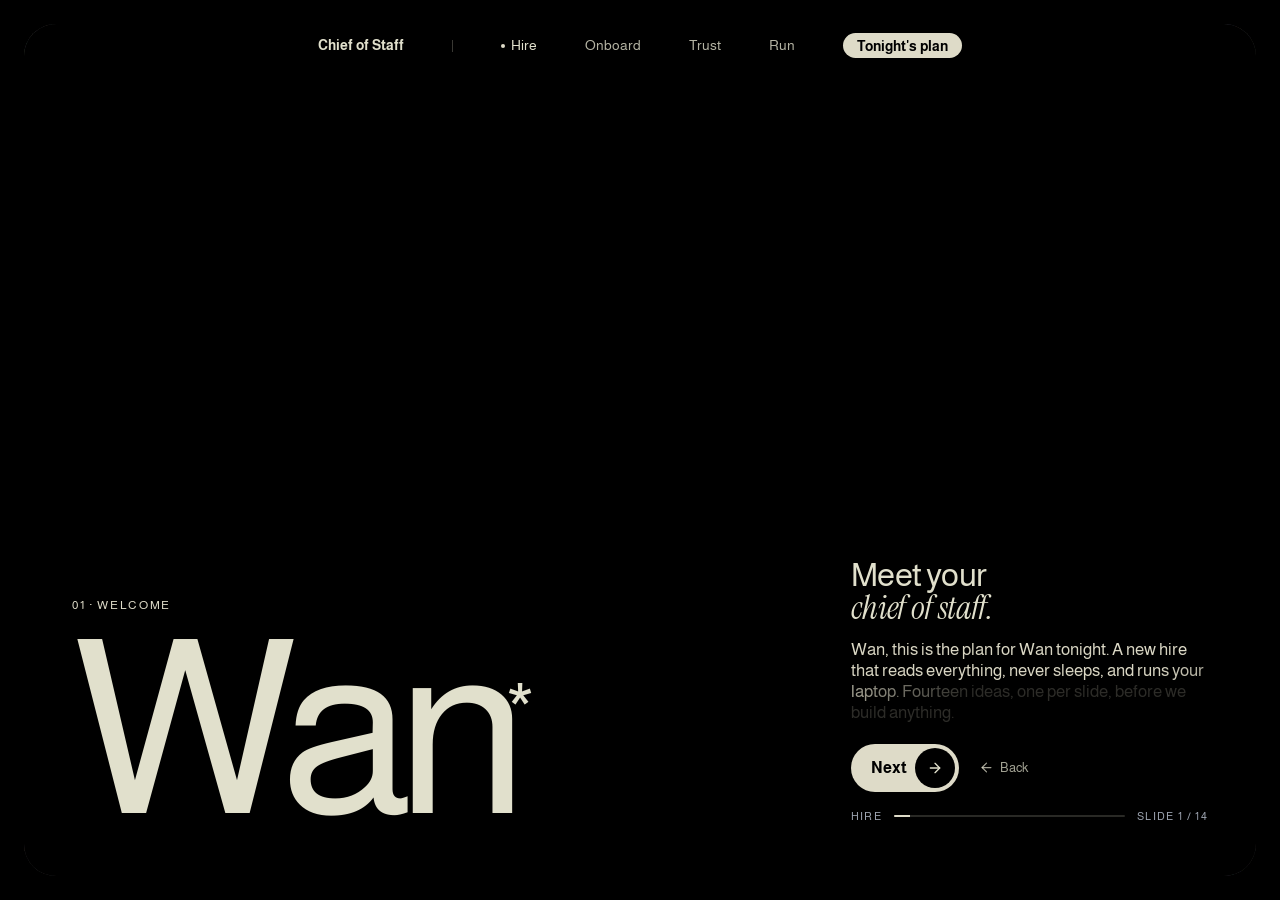
==== part-one/index.html @ c0e33ec0 "Wan's Chief of Staff explainer decks Co-Authored-By: Claude Opus 5.5 <noreply@anthropic.com>" ====
<!doctype html>
<html lang="en">
<head>
<meta charset="utf-8">
<meta name="viewport" content="width=device-width, initial-scale=1, viewport-fit=cover">
<meta name="theme-color" content="#000000">
<meta name="color-scheme" content="dark">
<meta name="description" content="Fourteen principles for onboarding an AI chief of staff: a new hire that reads everything, never sleeps, and runs your laptop.">
<title>Meet Your Chief of Staff</title>
<script>document.documentElement.classList.add('js');</script>
<link rel="preconnect" href="https://fonts.googleapis.com">
<link rel="preconnect" href="https://fonts.gstatic.com" crossorigin>
<link rel="stylesheet" href="https://fonts.googleapis.com/css2?family=Almarai:wght@300;400;700;800&family=Instrument+Serif:ital@1&display=swap">
<link rel="preconnect" href="https://d8j0ntlcm91z4.cloudfront.net">
<link rel="stylesheet" href="../assets/site.css">
</head>
<body class="deck">
<div class="hero-wrap">
  <section class="frame" id="frame" aria-label="Meet Your Chief of Staff">
    <video class="bg" autoplay muted loop playsinline preload="auto" disablepictureinpicture aria-hidden="true" src="https://d8j0ntlcm91z4.cloudfront.net/user_38xzZboKViGWJOttwIXH07lWA1P/hf_20260405_170732_8a9ccda6-5cff-4628-b164-059c500a2b41.mp4"></video>
    <div class="noise-overlay" aria-hidden="true"></div>
    <div class="shade" aria-hidden="true"></div>

    <nav class="pillnav" aria-label="Sections">
      <a class="brand" href="../">Chief of Staff</a>
      <span class="sep" aria-hidden="true"></span>
        <a href="#1" data-slide="1" data-section="hire">Hire</a>
        <a href="#4" data-slide="4" data-section="onboard">Onboard</a>
        <a href="#10" data-slide="10" data-section="trust">Trust</a>
        <a href="#12" data-slide="12" data-section="run">Run</a>
      <button class="mini" type="button" id="plan-button">Tonight's plan</button>
    </nav>

    <main class="stage anim" id="stage" aria-live="polite">
      <div class="grid">
        <div class="left">
          <p class="eyebrow fu" id="eyebrow" style="--d:0s"></p>
          <p class="giant" id="giant" hidden></p>
          <h1 class="title" id="title"></h1>
        </div>
        <div class="right">
          <p class="title-sm" id="title-sm" role="heading" aria-level="1" hidden></p>
          <p class="copy" id="copy"></p>
          <div class="actions">
            <button class="cta fu" type="button" id="next-button" style="--d:.45s"><span class="label">Next</span><span class="circ"><svg viewBox="0 0 24 24" fill="none" stroke-width="2" stroke-linecap="round" stroke-linejoin="round" aria-hidden="true"><path d="M5 12h14"/><path d="m12 5 7 7-7 7"/></svg></span></button>
            <a class="ghost fu" id="other-link" href="../part-two/" style="--d:.55s" hidden>Part two</a>
            <button class="back fu" type="button" id="back-button" style="--d:.6s" aria-label="Back to the previous slide"><svg viewBox="0 0 24 24" fill="none" stroke-width="2" stroke-linecap="round" stroke-linejoin="round" aria-hidden="true"><path d="M19 12H5"/><path d="m12 19-7-7 7-7"/></svg><span>Back</span></button>
          </div>
          <div class="meta fu" style="--d:.65s">
            <a class="home" href="../">Chief of Staff</a>
            <span id="section-name"></span>
            <div class="bar" id="bar" role="progressbar" aria-label="Deck progress" aria-valuemin="1" aria-valuemax="14" aria-valuenow="1"><i id="bar-fill"></i></div>
            <span id="slide-count">Slide 1 / 14</span>
          </div>
        </div>
      </div>
    </main>
  </section>
</div>

<script>
window.DECK = (function () {
  'use strict';
  var slides = [
    { section: 'hire', theme: 'Welcome',
      one: 'Meet your', two: 'chief of staff.',
      copy: 'Wan, this is the plan for Wan tonight. A new hire <br>that reads everything, never sleeps, and runs your laptop. <br>Fourteen ideas, one per slide, before we build anything.' },
    { section: 'hire', theme: 'Hire',
      one: 'A hire,', two: 'not a tool.',
      copy: 'Nobody builds a chief of staff. You hire one, then you <br>onboard it the way you’d onboard a brilliant person on <br>day one: who we are, what we do, how we like it done.' },
    { section: 'hire', theme: 'Power',
      one: 'Superhuman,', two: 'and in control.',
      copy: 'It reads faster than any human, and it can open, edit, <br>send and browse on this laptop. That much power is <br>exactly why the next eleven slides exist.' },
    { section: 'onboard', theme: 'Onboard',
      one: 'Four things', two: 'every hire needs.',
      copy: 'Knowledge of the business. Tools and access. SOPs for <br>how the work gets done. And a memory, so a lesson <br>learned once stays learned. We install all four tonight.' },
    { section: 'onboard', theme: 'Folder',
      one: 'The folder', two: 'is the office.',
      copy: 'Everything lives in one folder on your laptop that you <br>own, written in plain text you can open and read. <br>No database, no dashboard, nothing hidden from you.' },
    { section: 'onboard', theme: 'Instructions',
      one: 'The file it', two: 'reads first.',
      copy: 'One short instructions file is read at the start of every <br>session. It says who you are, how to work with you, and <br>where everything else lives. It stays lean on purpose.' },
    { section: 'onboard', theme: 'Context',
      one: 'Knowledge,', two: 'read on demand.',
      copy: 'Six short files, each read only when a task needs it: you, <br>the business, offers, customers, voice and working style. <br>Wrong context is worse than none, so every file is dated.' },
    { section: 'onboard', theme: 'Memory',
      one: 'Memory', two: 'with a gate.',
      copy: 'When you correct it, it proposes what to remember and <br>where. Nothing is saved until you approve the wording. <br>Small, true and yours, so it never contradicts itself.' },
    { section: 'onboard', theme: 'Skills',
      one: 'SOPs', two: 'become skills.',
      copy: 'Do the job together until the result is right, then <br>package it as a skill you run by name. Fewer, better <br>skills beat a library, and each one keeps its own lessons.' },
    { section: 'trust', theme: 'Trust',
      one: 'Access without', two: 'giving up control.',
      copy: 'Read-only first. Write access one tool at a time, when a <br>job needs it. Destructive actions blocked. And never a <br>password, card or bank detail typed into the agent.' },
    { section: 'trust', theme: 'Sessions',
      one: 'One job', two: 'per session.',
      copy: 'Fresh sessions beat long ones. Start one for each job, <br>then end it by logging what was done, what was touched <br>outside the folder, and what was learned.' },
    { section: 'run', theme: 'Plan',
      one: 'Numbers first,', two: 'then a plan.',
      copy: 'One source of live metrics, so questions get this <br>month’s answer. A written plan before anything big. <br>And a task audit that decides what to automate next.' },
    { section: 'run', theme: 'Routines',
      one: 'Prove it by hand,', two: 'then schedule it.',
      copy: 'A skill earns a clock only after it works from a one-line <br>prompt. A routine is one line that runs a proven skill on <br>a timer, and every run has to show that it actually ran.' },
    { section: 'run', theme: 'Tonight',
      one: 'Keep it', two: 'healthy.',
      copy: 'A monthly clean-up, nothing changed without your written <br>approval. Backup and version history connected next week. <br>Tonight: the interview, then the first real job.' }
  ];
  var total = slides.length;
  var sectionNames = { hire: 'Hire', onboard: 'Onboard', trust: 'Trust', run: 'Run' };
  return { slides: slides, sectionNames: sectionNames, planSlide: total - 1, giant: { 0: 'Wan' } };
})();
</script>
<script src="../assets/motion.js"></script>
<script src="../assets/deck.js"></script>
</body>
</html>
---- assets/site.css ----
/* Wan's Chief of Staff guide: shared styles for the landing page and both decks */

:root {
  --cream: #E1E0CC;
  --primary: #DEDBC8;
  --card: #101010;
  --card-2: #212121;
  --gray-400: #9ca3af;
  --gray-500: #6b7280;
  --nav-link: rgba(225, 224, 204, 0.8);
  --ease: cubic-bezier(0.16, 1, 0.3, 1);
  --ease-card: cubic-bezier(0.22, 1, 0.36, 1);
  color-scheme: dark;
}

* { font-family: 'Almarai', -apple-system, BlinkMacSystemFont, 'Segoe UI', 'Roboto', 'Oxygen', 'Ubuntu', 'Cantarell', sans-serif; }
*, *::before, *::after { box-sizing: border-box; }

html, body {
  margin: 0;
  padding: 0;
  background: #000;
  color: var(--cream);
  -webkit-font-smoothing: antialiased;
  -moz-osx-font-smoothing: grayscale;
  overflow-x: clip;
}
body { min-height: 100%; }
a { color: inherit; text-decoration: none; }
button { font: inherit; color: inherit; background: none; border: 0; padding: 0; cursor: pointer; }
img, video { display: block; }
[hidden] { display: none !important; }
.serif { font-family: 'Instrument Serif', Georgia, serif; font-style: italic; font-weight: 400; }
.sr-only {
  position: absolute; width: 1px; height: 1px; padding: 0; margin: -1px;
  overflow: hidden; clip: rect(0 0 0 0); white-space: nowrap; border: 0;
}
:focus-visible { outline: 2px solid var(--primary); outline-offset: 3px; border-radius: 999px; }

/* ---------- Noise utilities (SVG feTurbulence) ---------- */
.noise-overlay {
  background-image: url("data:image/svg+xml,%3Csvg viewBox='0 0 256 256' xmlns='http://www.w3.org/2000/svg'%3E%3Cfilter id='n'%3E%3CfeTurbulence type='fractalNoise' baseFrequency='0.85' numOctaves='3' stitchTiles='stitch'/%3E%3C/filter%3E%3Crect width='100%25' height='100%25' filter='url(%23n)'/%3E%3C/svg%3E");
}
.bg-noise {
  background-image: url("data:image/svg+xml,%3Csvg viewBox='0 0 256 256' xmlns='http://www.w3.org/2000/svg'%3E%3Cfilter id='n'%3E%3CfeTurbulence type='fractalNoise' baseFrequency='0.9' numOctaves='4' stitchTiles='stitch'/%3E%3C/filter%3E%3Crect width='100%25' height='100%25' filter='url(%23n)'/%3E%3C/svg%3E");
}

/* ---------- Inset hero frame ---------- */
.hero-wrap {
  height: 100vh;
  height: 100svh;
  padding: 16px;
}
.frame {
  position: relative;
  width: 100%;
  height: 100%;
  border-radius: 1rem;
  overflow: hidden;
  background: #000;
  isolation: isolate;
}
.frame > .bg {
  position: absolute; inset: 0;
  width: 100%; height: 100%;
  object-fit: cover;
  z-index: 0;
}
.frame > .noise-overlay {
  position: absolute; inset: 0;
  opacity: 0.7;
  mix-blend-mode: overlay;
  pointer-events: none;
  z-index: 1;
}
.frame > .shade {
  position: absolute; inset: 0;
  background: linear-gradient(to bottom, rgba(0,0,0,0.3), transparent 50%, rgba(0,0,0,0.6));
  pointer-events: none;
  z-index: 2;
}
@media (min-width: 768px) {
  .hero-wrap { padding: 24px; }
  .frame { border-radius: 2rem; }
}

/* ---------- Hanging pill nav ---------- */
.pillnav {
  position: absolute;
  top: 0; left: 50%;
  transform: translateX(-50%);
  z-index: 5;
  display: flex;
  align-items: center;
  gap: 12px;
  background: #000;
  border-radius: 0 0 1rem 1rem;
  padding: 8px 16px;
  font-size: 10px;
  white-space: nowrap;
  max-width: calc(100% - 24px);
}
.pillnav a, .pillnav .navlink {
  color: var(--nav-link);
  transition: color .2s ease;
  line-height: 1.6;
}
.pillnav a:hover { color: var(--cream); }
.pillnav a.active { color: var(--cream); }
.pillnav a.active::before {
  content: "";
  display: inline-block;
  width: 4px; height: 4px;
  border-radius: 50%;
  background: var(--primary);
  margin-right: 6px;
  vertical-align: middle;
  transform: translateY(-1px);
}
.pillnav .brand { color: var(--cream); font-weight: 700; display: none; }
.pillnav .sep { display: none; width: 1px; height: 12px; background: rgba(225,224,204,.25); }
.pillnav .mini {
  background: var(--primary);
  color: #000;
  border-radius: 999px;
  padding: 3px 10px 2px;
  font-weight: 700;
  transition: transform .2s ease;
}
.pillnav .mini:hover { transform: scale(1.04); }
@media (min-width: 640px) {
  .pillnav { font-size: 12px; gap: 24px; }
  .pillnav .brand, .pillnav .sep { display: inline-block; }
}
@media (min-width: 768px) {
  .pillnav { font-size: 14px; gap: 36px; padding: 9px 32px 10px; border-radius: 0 0 1.5rem 1.5rem; }
  .pillnav .mini { padding: 5px 14px 4px; }
}
@media (min-width: 1024px) { .pillnav { gap: 48px; } }

/* ---------- Motion primitives ---------- */
/* Pull-up words: y 20 -> 0, staggered 0.08s, ease [0.16,1,0.3,1] */
.w { display: inline-block; will-change: transform, opacity; }
.js .anim .w { transform: translateY(20px); opacity: 0; transition: none; }
.js .anim.in .w {
  transform: none; opacity: 1;
  transition: transform .9s var(--ease) var(--d, 0s), opacity .9s var(--ease) var(--d, 0s);
}
/* Fade-up blocks (description at 0.5s, CTA at 0.7s) */
.js .anim .fu { transform: translateY(20px); opacity: 0; transition: none; }
.js .anim.in .fu {
  transform: none; opacity: 1;
  transition: transform .9s var(--ease) var(--d, .5s), opacity .9s var(--ease) var(--d, .5s);
}
/* Per-character reveal: opacity 0.2 -> 1, driven by JS */
.reveal .cw { white-space: nowrap; }
.reveal .c { opacity: .2; }
@media (prefers-reduced-motion: reduce) {
  .js .anim .w, .js .anim .fu, .js .anim.in .w, .js .anim.in .fu { transform: none !important; opacity: 1 !important; transition: none !important; }
  .reveal .c { opacity: 1 !important; }
}

/* ---------- Giant word with superscript asterisk ---------- */
.giant {
  margin: 0;
  color: var(--cream);
  font-weight: 400;
  line-height: .85;
  letter-spacing: -0.07em;
  font-size: min(26vw, 50svh);
}
.giant .last { position: relative; display: inline-block; }
.giant .ast {
  position: absolute;
  top: .65em;
  right: -.3em;
  font-size: .31em;
  letter-spacing: 0;
  line-height: 1;
}
@media (min-width: 640px)  { .giant { font-size: min(24vw, 52svh); } }
@media (min-width: 768px)  { .giant { font-size: min(22vw, 54svh); } }
@media (min-width: 1024px) { .giant { font-size: min(20vw, 56svh); } }
@media (min-width: 1280px) { .giant { font-size: min(19vw, 56svh); } }
@media (min-width: 1536px) { .giant { font-size: min(20vw, 56svh); } }

/* ---------- Cream pill CTA with black circle arrow ---------- */
.cta {
  display: inline-flex;
  align-items: center;
  gap: 8px;
  background: var(--primary);
  color: #000;
  border-radius: 999px;
  padding: 4px 4px 4px 20px;
  font-size: 14px;
  font-weight: 700;
  transition: gap .3s var(--ease);
  white-space: nowrap;
}
.cta:hover { gap: 12px; }
.cta .circ {
  width: 36px; height: 36px;
  border-radius: 50%;
  background: #000;
  display: grid; place-items: center;
  transition: transform .3s var(--ease);
}
.cta:hover .circ { transform: scale(1.1); }
.cta svg { width: 16px; height: 16px; stroke: var(--cream); }
.ghost {
  display: inline-flex; align-items: center; justify-content: center;
  height: 44px;
  padding: 0 18px;
  border-radius: 999px;
  border: 1px solid rgba(225,224,204,.35);
  color: var(--cream);
  font-size: 14px;
  font-weight: 700;
  white-space: nowrap;
  transition: border-color .2s ease, background .2s ease;
  backdrop-filter: blur(6px);
  -webkit-backdrop-filter: blur(6px);
  background: rgba(0,0,0,.18);
}
.ghost:hover { border-color: var(--cream); background: rgba(0,0,0,.35); }
@media (min-width: 640px) {
  .cta { font-size: 16px; }
  .cta .circ { width: 40px; height: 40px; }
  .ghost { height: 48px; font-size: 15px; }
}

/* =========================================================
   Deck pages
   ========================================================= */
.deck .hero-wrap { overflow: hidden; }
.deck .frame { cursor: default; }
.stage {
  position: absolute;
  inset: 44px 0 0 0;
  z-index: 3;
  display: flex;
  align-items: flex-end;
  padding: 20px;
}
.stage .grid {
  width: 100%;
  display: grid;
  grid-template-columns: 1fr;
  gap: 18px;
  align-items: end;
}
.eyebrow {
  margin: 0 0 14px;
  color: var(--primary);
  font-size: 10px;
  letter-spacing: .14em;
  text-transform: uppercase;
}
.title {
  margin: 0;
  color: var(--cream);
  font-weight: 400;
  font-size: clamp(2.35rem, min(6.4vw, 11.5svh), 7.25rem);
  line-height: .95;
  letter-spacing: -0.035em;
}
.title .ln { display: block; }
.title .ln.two { font-family: 'Instrument Serif', Georgia, serif; font-style: italic; letter-spacing: -0.01em; font-size: 1.06em; }
.title .ln.two .w { font-family: inherit; font-style: inherit; }
.title-sm {
  margin: 0 0 14px;
  color: var(--cream);
  font-size: clamp(1.6rem, 2.6vw, 2.6rem);
  line-height: .98;
  letter-spacing: -0.02em;
  text-shadow: 0 1px 14px rgba(0,0,0,.45);
}
.title-sm .ln { display: block; }
.title-sm .ln.two, .title-sm .ln.two .w { font-family: 'Instrument Serif', Georgia, serif; font-style: italic; }
.copy {
  margin: 0;
  color: var(--primary);
  font-size: 13px;
  line-height: 1.3;
  max-width: 34em;
  text-wrap: pretty;
  text-shadow: 0 1px 14px rgba(0,0,0,.55);
}
.actions {
  display: flex;
  flex-wrap: wrap;
  align-items: center;
  gap: 10px;
  margin-top: 20px;
}
.back {
  display: inline-flex; align-items: center; gap: 6px;
  height: 44px; padding: 0 10px;
  color: rgba(225,224,204,.72);
  font-size: 13px;
  border-radius: 999px;
  text-shadow: 0 1px 10px rgba(0,0,0,.5);
  transition: color .2s ease;
}
.back:hover { color: var(--cream); }
.back svg { width: 15px; height: 15px; stroke: currentColor; }
.meta {
  display: flex; align-items: center; gap: 12px;
  margin-top: 18px;
  font-size: 10px;
  color: var(--gray-400);
  letter-spacing: .12em;
  text-transform: uppercase;
}
.meta .home { color: var(--cream); letter-spacing: .04em; text-transform: none; font-weight: 700; }
.meta .bar { flex: 1; min-width: 40px; height: 2px; background: rgba(225,224,204,.18); border-radius: 2px; overflow: hidden; }
.meta .bar i { display: block; height: 100%; width: 0; background: var(--primary); transition: width .6s var(--ease); }
.stage .giant { margin-bottom: -0.02em; }

@media (min-width: 640px) {
  .eyebrow { font-size: 12px; }
  .copy { font-size: 14px; }
  .meta { font-size: 11px; }
  .meta .home { display: none; }
  .stage { padding: 28px; }
}
@media (min-width: 768px) {
  .stage { inset: 56px 0 0 0; padding: 36px; }
  .copy { font-size: 16px; line-height: 1.25; }
}
@media (min-width: 960px) {
  .stage .grid { grid-template-columns: repeat(12, minmax(0, 1fr)); gap: 32px; }
  .stage .left { grid-column: span 8; }
  .stage .right { grid-column: span 4; padding-bottom: .4rem; }
}
@media (min-width: 1280px) {
  .stage { padding: 48px; }
  .copy { font-size: 17px; }
}
/* short landscape screens: tighten everything */
@media (max-height: 560px) {
  .stage { inset: 40px 0 0 0; padding: 16px 20px; }
  .title { font-size: clamp(1.8rem, 11svh, 4rem); }
  .actions { margin-top: 12px; }
  .meta { margin-top: 10px; }
}

/* =========================================================
   Landing page
   ========================================================= */
.landing .hero-bottom {
  position: absolute;
  left: 0; right: 0; bottom: 0;
  z-index: 3;
  padding: 20px;
  display: grid;
  grid-template-columns: 1fr;
  gap: 18px;
  align-items: end;
}
.landing .lede {
  margin: 0 0 18px;
  color: rgba(222,219,200,.7);
  font-size: 12px;
  line-height: 1.2;
  max-width: 30em;
  text-shadow: 0 1px 14px rgba(0,0,0,.55);
}
.landing .hero-ctas { display: flex; flex-wrap: wrap; gap: 10px; align-items: center; }
@media (min-width: 640px) { .landing .lede { font-size: 14px; } .landing .hero-bottom { padding: 28px; } }
@media (min-width: 768px) { .landing .lede { font-size: 16px; } .landing .hero-bottom { padding: 36px; } }
@media (min-width: 960px) {
  .landing .hero-bottom { grid-template-columns: repeat(12, minmax(0, 1fr)); gap: 32px; }
  .landing .hero-bottom .left { grid-column: span 8; }
  .landing .hero-bottom .right { grid-column: span 4; padding-bottom: 1.2rem; }
}
@media (min-width: 1280px) { .landing .hero-bottom { padding: 48px; } }

/* About card */
.about { background: #000; padding: 48px 16px; }
.about .card {
  background: var(--card);
  max-width: 72rem;
  margin: 0 auto;
  border-radius: 1rem;
  padding: 56px 20px;
  text-align: center;
}
.about .label { color: var(--primary); font-size: 10px; margin: 0 0 24px; letter-spacing: .04em; }
.about h2 {
  margin: 0 auto;
  max-width: 48rem;
  font-weight: 400;
  font-size: 1.875rem;
  line-height: .95;
  color: var(--cream);
  display: flex; flex-wrap: wrap; justify-content: center; column-gap: .25em;
}
.about h2 .serif, .about h2 .serif .w { font-family: 'Instrument Serif', Georgia, serif; font-style: italic; }
.about .body {
  margin: 32px auto 0;
  max-width: 40rem;
  color: var(--primary);
  font-size: 12px;
  line-height: 1.4;
}
@media (min-width: 640px) {
  .about { padding: 64px 24px; }
  .about .card { padding: 80px 40px; border-radius: 2rem; }
  .about .label { font-size: 12px; }
  .about h2 { font-size: 2.25rem; line-height: .9; }
  .about .body { font-size: 14px; }
}
@media (min-width: 768px) { .about h2 { font-size: 3rem; } .about .body { font-size: 16px; } }
@media (min-width: 1024px) { .about h2 { font-size: 3.75rem; } .about .card { padding: 112px 64px; } }
@media (min-width: 1280px) { .about h2 { font-size: 4.5rem; } }

/* Features: four-card grid */
.features {
  position: relative;
  min-height: 100vh;
  min-height: 100svh;
  background: #000;
  padding: 48px 16px 64px;
  overflow: hidden;
}
.features > .bg-noise { position: absolute; inset: 0; opacity: .15; pointer-events: none; }
.features .inner { position: relative; max-width: 90rem; margin: 0 auto; }
.features .head { margin: 0 0 40px; font-weight: 400; font-size: 1.25rem; line-height: 1.15; }
.features .head .l1 { color: var(--cream); display: block; }
.features .head .l2 { color: var(--gray-500); display: block; }
.cards { display: grid; grid-template-columns: 1fr; gap: 12px; }
.fcard {
  position: relative;
  background: var(--card-2);
  border-radius: 1rem;
  overflow: hidden;
  padding: 24px;
  display: flex;
  flex-direction: column;
  min-height: 340px;
  color: var(--cream);
}
.js .fcard { opacity: 0; transform: scale(.95); }
.js .fcard.in {
  opacity: 1; transform: none;
  transition: opacity .8s var(--ease-card) var(--d, 0s), transform .8s var(--ease-card) var(--d, 0s);
}
@media (prefers-reduced-motion: reduce) { .js .fcard { opacity: 1 !important; transform: none !important; transition: none !important; } }
.fcard.video { padding: 0; background: #000; justify-content: flex-end; }
.fcard.video video { position: absolute; inset: 0; width: 100%; height: 100%; object-fit: cover; }
.fcard.video::after { content: ""; position: absolute; inset: 0; background: linear-gradient(to bottom, transparent 45%, rgba(0,0,0,.6)); }
.fcard.video p { position: relative; z-index: 1; margin: 0; padding: 24px; font-size: 1.25rem; color: var(--cream); }
.fcard .icon { width: 40px; height: 40px; border-radius: 8px; object-fit: cover; margin-bottom: 28px; background: #2a2a2a; }
.fcard h3 { margin: 0 0 20px; font-weight: 400; font-size: 1.15rem; line-height: 1.2; display: flex; gap: 10px; align-items: baseline; justify-content: space-between; }
.fcard h3 .num { color: var(--gray-500); font-size: .8rem; }
.fcard ul { list-style: none; margin: 0; padding: 0; display: grid; gap: 12px; }
.fcard li { display: flex; gap: 10px; align-items: flex-start; color: var(--gray-400); font-size: 13px; line-height: 1.3; }
.fcard li svg { flex: none; width: 16px; height: 16px; stroke: var(--primary); margin-top: 1px; }
.fcard .more {
  margin-top: auto;
  padding-top: 28px;
  display: inline-flex; align-items: center; gap: 6px;
  color: var(--cream);
  font-size: 14px;
  align-self: flex-start;
}
.fcard .more svg { width: 16px; height: 16px; stroke: currentColor; transform: rotate(-45deg); transition: transform .3s var(--ease); }
.fcard .more:hover svg { transform: rotate(0deg); }
a.fcard-link { display: contents; }
@media (min-width: 640px) {
  .features { padding: 64px 24px 80px; }
  .cards { gap: 8px; }
  .fcard .icon { width: 48px; height: 48px; }
  .features .head { font-size: 1.5rem; }
}
@media (min-width: 768px) {
  .cards { grid-template-columns: repeat(2, 1fr); gap: 4px; }
  .features .head { font-size: 1.875rem; }
}
@media (min-width: 1024px) {
  .cards { grid-template-columns: repeat(4, 1fr); height: 480px; }
  .fcard { min-height: 0; }
  .features .head { font-size: 2.25rem; }
}
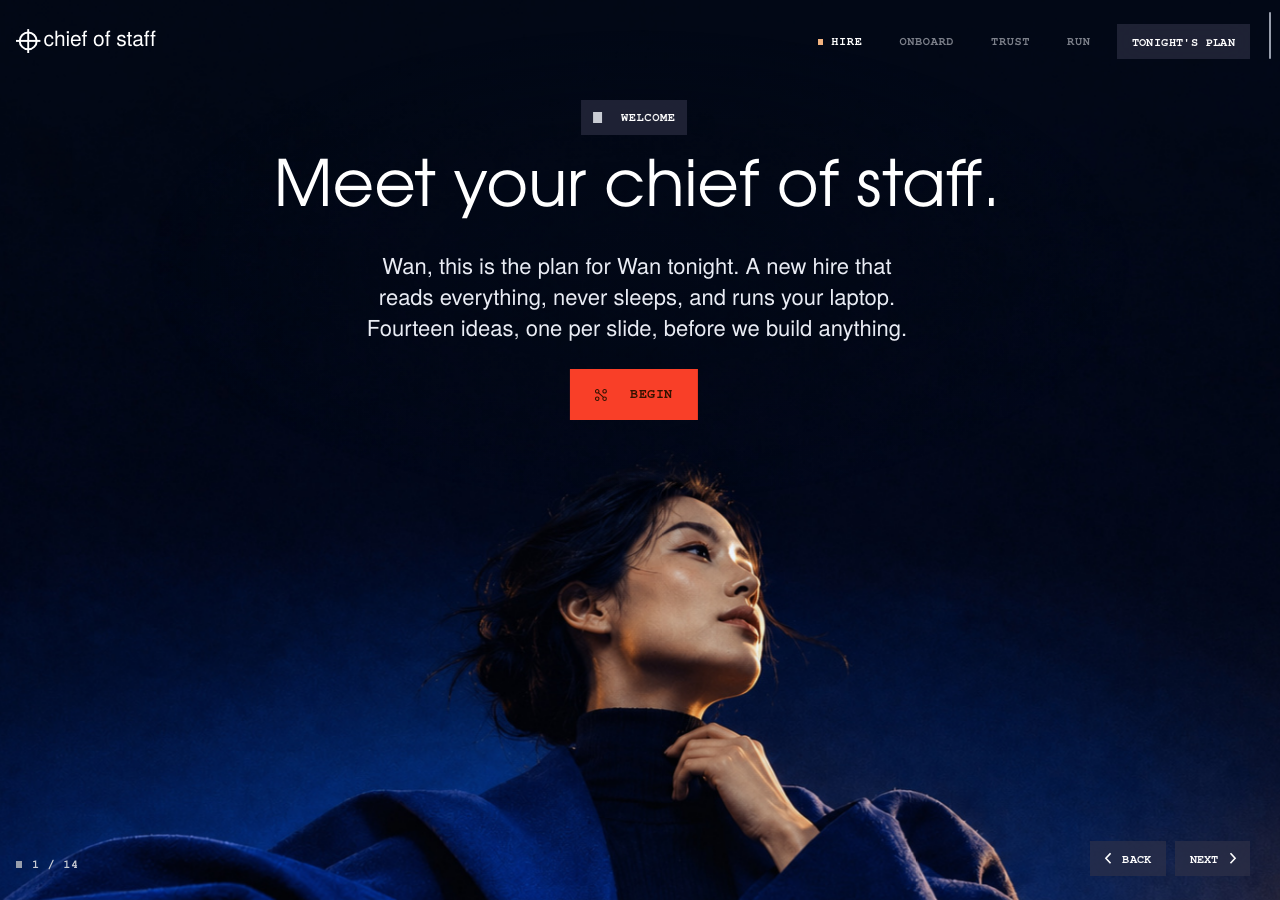
==== commit 5abc5fc7: "Decks: Presence design, larger centred text Co-Authored-By: Claude Opus 5.5 <noreply@anthropic.com>" ====
--- a/part-one/index.html
+++ b/part-one/index.html
@@ -3,61 +3,92 @@
 <head>
 <meta charset="utf-8">
 <meta name="viewport" content="width=device-width, initial-scale=1, viewport-fit=cover">
-<meta name="theme-color" content="#000000">
+<meta name="theme-color" content="#020816">
 <meta name="color-scheme" content="dark">
 <meta name="description" content="Fourteen principles for onboarding an AI chief of staff: a new hire that reads everything, never sleeps, and runs your laptop.">
 <title>Meet Your Chief of Staff</title>
-<script>document.documentElement.classList.add('js');</script>
-<link rel="preconnect" href="https://fonts.googleapis.com">
-<link rel="preconnect" href="https://fonts.gstatic.com" crossorigin>
-<link rel="stylesheet" href="https://fonts.googleapis.com/css2?family=Almarai:wght@300;400;700;800&family=Instrument+Serif:ital@1&display=swap">
-<link rel="preconnect" href="https://d8j0ntlcm91z4.cloudfront.net">
+<script>
+(function (d) {
+  var w = d.clientWidth || innerWidth, h = innerHeight;
+  d.style.setProperty('--u', Math.min(w / 1280, h / 800));
+  d.style.setProperty('--vh', h + 'px');
+  d.classList.add('js');
+  if (!matchMedia('(prefers-reduced-motion: reduce)').matches && 'animate' in d) {
+    d.classList.add('intro');
+    window.__introFailsafe = setTimeout(function () { d.classList.remove('intro'); }, 4000);
+  }
+})(document.documentElement);
+</script>
 <link rel="stylesheet" href="../assets/site.css">
 </head>
 <body class="deck">
-<div class="hero-wrap">
-  <section class="frame" id="frame" aria-label="Meet Your Chief of Staff">
-    <video class="bg" autoplay muted loop playsinline preload="auto" disablepictureinpicture aria-hidden="true" src="https://d8j0ntlcm91z4.cloudfront.net/user_38xzZboKViGWJOttwIXH07lWA1P/hf_20260405_170732_8a9ccda6-5cff-4628-b164-059c500a2b41.mp4"></video>
-    <div class="noise-overlay" aria-hidden="true"></div>
-    <div class="shade" aria-hidden="true"></div>
+<section class="hero cover" id="hero" aria-label="Meet Your Chief of Staff">
+  <div class="photo" id="photo" aria-hidden="true">
+    <video autoplay muted loop playsinline preload="auto" width="1586" height="992" poster="../assets/hero.jpg" src="../assets/hero.mp4" disablepictureinpicture></video>
+  </div>
 
-    <nav class="pillnav" aria-label="Sections">
-      <a class="brand" href="../">Chief of Staff</a>
-      <span class="sep" aria-hidden="true"></span>
-        <a href="#1" data-slide="1" data-section="hire">Hire</a>
-        <a href="#4" data-slide="4" data-section="onboard">Onboard</a>
-        <a href="#10" data-slide="10" data-section="trust">Trust</a>
-        <a href="#12" data-slide="12" data-section="run">Run</a>
-      <button class="mini" type="button" id="plan-button">Tonight's plan</button>
-    </nav>
+  <header class="nav-l">
+    <a class="brand" href="../index.html" aria-label="Chief of Staff guide home" style="--nx:-0.5px;--ny:-2.75px">
+      <svg viewBox="0 0 24 24" fill="none" stroke="#fff" aria-hidden="true">
+        <circle cx="12.2" cy="11.9" r="8.45" stroke-width="2"/>
+        <path d="M12.2 0.1V24" stroke-width="1.9"/>
+        <path d="M0 11.9H24.4" stroke-width="1.95"/>
+      </svg>
+      <span class="word">chief of staff</span>
+    </a>
+  </header>
+  <div class="nav-r">
+    <div class="hdr">
+      <nav class="links" aria-label="Sections">
+        <a href="#1" data-slide="1" data-section="hire"><span>Hire</span></a>
+        <a href="#4" data-slide="4" data-section="onboard"><span>Onboard</span></a>
+        <a href="#10" data-slide="10" data-section="trust"><span>Trust</span></a>
+        <a href="#12" data-slide="12" data-section="run"><span>Run</span></a>
+      </nav>
+      <button class="hbtn glass" type="button" id="plan-button"><span>Tonight&#39;s plan</span></button>
+    </div>
+    <span class="rail" aria-hidden="true"></span>
+  </div>
 
-    <main class="stage anim" id="stage" aria-live="polite">
-      <div class="grid">
-        <div class="left">
-          <p class="eyebrow fu" id="eyebrow" style="--d:0s"></p>
-          <p class="giant" id="giant" hidden></p>
-          <h1 class="title" id="title"></h1>
-        </div>
-        <div class="right">
-          <p class="title-sm" id="title-sm" role="heading" aria-level="1" hidden></p>
-          <p class="copy" id="copy"></p>
-          <div class="actions">
-            <button class="cta fu" type="button" id="next-button" style="--d:.45s"><span class="label">Next</span><span class="circ"><svg viewBox="0 0 24 24" fill="none" stroke-width="2" stroke-linecap="round" stroke-linejoin="round" aria-hidden="true"><path d="M5 12h14"/><path d="m12 5 7 7-7 7"/></svg></span></button>
-            <a class="ghost fu" id="other-link" href="../part-two/" style="--d:.55s" hidden>Part two</a>
-            <button class="back fu" type="button" id="back-button" style="--d:.6s" aria-label="Back to the previous slide"><svg viewBox="0 0 24 24" fill="none" stroke-width="2" stroke-linecap="round" stroke-linejoin="round" aria-hidden="true"><path d="M19 12H5"/><path d="m12 19-7-7 7-7"/></svg><span>Back</span></button>
-          </div>
-          <div class="meta fu" style="--d:.65s">
-            <a class="home" href="../">Chief of Staff</a>
-            <span id="section-name"></span>
-            <div class="bar" id="bar" role="progressbar" aria-label="Deck progress" aria-valuemin="1" aria-valuemax="14" aria-valuenow="1"><i id="bar-fill"></i></div>
-            <span id="slide-count">Slide 1 / 14</span>
-          </div>
-        </div>
-      </div>
-    </main>
-  </section>
-</div>
+  <main class="stage" id="stage" aria-live="polite">
+    <div class="pill glass" style="--nx:0.75px;--ny:0px">
+      <i class="sq" aria-hidden="true"></i>
+      <span class="lbl" id="tag"></span>
+      <svg viewBox="0 0 11 10.5" fill="none" stroke="#fff" stroke-width="1.75" stroke-linecap="square" stroke-linejoin="miter" aria-hidden="true"><path d="M1 0.9l4.2 4.35L1 9.6"/><path d="M6.2 0.9l4.2 4.35L6.2 9.6"/></svg>
+    </div>
+    <h1 style="--nx:-3.0px;--ny:158px"><span class="ln" id="line-one"></span> <span class="ln" id="line-two"></span></h1>
+    <p class="lede" id="copy" style="--nx:-3.0px;--ny:250px"></p>
+    <div class="cta" id="cta">
+      <button class="btn b2" type="button" id="begin-button" style="--nx:0.5px;--ny:0px">
+        <svg viewBox="0 0 12 12" fill="none" stroke="currentColor" stroke-width="1.05" aria-hidden="true"><circle cx="2.3" cy="2.3" r="1.75"/><circle cx="9.7" cy="2.3" r="1.75"/><circle cx="2.3" cy="9.7" r="1.75"/><circle cx="9.7" cy="9.7" r="1.75"/><path d="M3.6 3.9L8.4 8.1"/></svg>
+        <span>BEGIN</span>
+      </button>
+      <a class="btn b1" id="home-button" href="../index.html" style="--nx:-0.25px;--ny:0px" hidden><span>GUIDE HOME</span></a>
+      <a class="btn b2" id="other-button" href="../part-two/index.html" style="--nx:0.5px;--ny:0px" hidden>
+        <svg viewBox="0 0 12 12" fill="none" stroke="currentColor" stroke-width="1.05" aria-hidden="true"><circle cx="2.3" cy="2.3" r="1.75"/><circle cx="9.7" cy="2.3" r="1.75"/><circle cx="2.3" cy="9.7" r="1.75"/><circle cx="9.7" cy="9.7" r="1.75"/><path d="M3.6 3.9L8.4 8.1"/></svg>
+        <span>PART TWO</span>
+      </a>
+    </div>
+  </main>
 
+  <div class="foot-l">
+    <p class="count" style="margin:0"><i class="sq" aria-hidden="true"></i><span id="slide-count">1 / 14</span></p>
+  </div>
+  <div class="foot-r">
+    <div class="ctrls">
+      <button class="ctl glass" type="button" id="back-button" aria-label="Back to the previous slide">
+        <svg viewBox="0 0 6 10.5" fill="none" stroke="#fff" stroke-width="1.6" stroke-linecap="square" aria-hidden="true"><path d="M5 0.9L0.9 5.25L5 9.6"/></svg>
+        <span>BACK</span>
+      </button>
+      <button class="ctl glass" type="button" id="next-button" aria-label="Next slide">
+        <span>NEXT</span>
+        <svg viewBox="0 0 6 10.5" fill="none" stroke="#fff" stroke-width="1.6" stroke-linecap="square" aria-hidden="true"><path d="M1 0.9L5.1 5.25L1 9.6"/></svg>
+      </button>
+    </div>
+  </div>
+</section>
+
+<script src="../assets/hero.js"></script>
 <script>
 window.DECK = (function () {
   'use strict';
@@ -105,12 +136,9 @@
       one: 'Keep it', two: 'healthy.',
       copy: 'A monthly clean-up, nothing changed without your written <br>approval. Backup and version history connected next week. <br>Tonight: the interview, then the first real job.' }
   ];
-  var total = slides.length;
-  var sectionNames = { hire: 'Hire', onboard: 'Onboard', trust: 'Trust', run: 'Run' };
-  return { slides: slides, sectionNames: sectionNames, planSlide: total - 1, giant: { 0: 'Wan' } };
+  return { slides: slides, planSlide: 13 };
 })();
 </script>
-<script src="../assets/motion.js"></script>
 <script src="../assets/deck.js"></script>
 </body>
 </html>
--- a/assets/site.css
+++ b/assets/site.css
@@ -1,486 +1,173 @@
-/* Wan's Chief of Staff guide: shared styles for the landing page and both decks */
+/* Chief of Staff guide: shared styles for the landing page and both decks */
+@font-face{font-family:"M Display";src:url(fonts/m-display.woff2) format("woff2");font-weight:400;font-display:block}
+@font-face{font-family:"M Sans";src:url(fonts/m-sans.woff2) format("woff2");font-weight:400;font-display:block}
+@font-face{font-family:"M Mono";src:url(fonts/m-mono-bold.woff2) format("woff2");font-weight:700;font-display:block}
 
-:root {
-  --cream: #E1E0CC;
-  --primary: #DEDBC8;
-  --card: #101010;
-  --card-2: #212121;
-  --gray-400: #9ca3af;
-  --gray-500: #6b7280;
-  --nav-link: rgba(225, 224, 204, 0.8);
-  --ease: cubic-bezier(0.16, 1, 0.3, 1);
-  --ease-card: cubic-bezier(0.22, 1, 0.36, 1);
-  color-scheme: dark;
+:root{
+  --ink-bg:#020816; --glass:rgba(51,52,74,.6); --glass-blur:14px; --navy:rgba(45,56,92,.85);
+  --peach:#f2b380; --cta:#f93f28; --peach-ink:#331200; --white:#ffffff; --display:#ffffff;
+  --body:#e9ecf4; --chip:#c9ccd4; --rail:#989eac; --u:1; --vh:100vh; --cap-shift:-0.055em;
+  --f-display:"M Display","ITC Avant Garde Gothic","Avant Garde","URW Gothic","Century Gothic",sans-serif;
+  --f-sans:"M Sans","Helvetica Neue",Helvetica,Arial,sans-serif;
+  --f-mono:"M Mono","Courier New",Courier,monospace;
 }
 
-* { font-family: 'Almarai', -apple-system, BlinkMacSystemFont, 'Segoe UI', 'Roboto', 'Oxygen', 'Ubuntu', 'Cantarell', sans-serif; }
-*, *::before, *::after { box-sizing: border-box; }
+*,*::before,*::after{box-sizing:border-box}
+html,body{margin:0;height:100%;background:#020816;color:#fff}
+html{-webkit-text-size-adjust:100%;text-size-adjust:100%}
+body{font-family:var(--f-sans);-webkit-font-smoothing:antialiased;-moz-osx-font-smoothing:grayscale;text-rendering:geometricPrecision;overflow-x:hidden}
+a{color:inherit;text-decoration:none}
+button{font:inherit;color:inherit;background:none;border:0;border-radius:0;margin:0;padding:0;cursor:pointer;-webkit-tap-highlight-color:transparent}
+:focus-visible{outline:2px solid #f2b380;outline-offset:3px}
+[hidden]{display:none!important}
+.sr-only{position:absolute;width:1px;height:1px;padding:0;margin:-1px;overflow:hidden;clip:rect(0 0 0 0);white-space:nowrap;border:0}
 
-html, body {
-  margin: 0;
-  padding: 0;
-  background: #000;
-  color: var(--cream);
-  -webkit-font-smoothing: antialiased;
-  -moz-osx-font-smoothing: grayscale;
-  overflow-x: clip;
-}
-body { min-height: 100%; }
-a { color: inherit; text-decoration: none; }
-button { font: inherit; color: inherit; background: none; border: 0; padding: 0; cursor: pointer; }
-img, video { display: block; }
-[hidden] { display: none !important; }
-.serif { font-family: 'Instrument Serif', Georgia, serif; font-style: italic; font-weight: 400; }
-.sr-only {
-  position: absolute; width: 1px; height: 1px; padding: 0; margin: -1px;
-  overflow: hidden; clip: rect(0 0 0 0); white-space: nowrap; border: 0;
-}
-:focus-visible { outline: 2px solid var(--primary); outline-offset: 3px; border-radius: 999px; }
+/* ---------- Hero ---------- */
+.hero{position:relative;width:100%;height:100vh;height:100dvh;height:var(--vh);min-height:100%;overflow:hidden;background:#020816;isolation:isolate}
+.photo{position:absolute;left:0;top:0;width:100%;height:100%;z-index:0;will-change:transform;transform-origin:0 0}
+.js .photo{width:calc(1586px*var(--s,1));height:calc(992px*var(--s,1));transform:translate3d(var(--x0,0px),var(--y0,0px),0)}
+.photo video{position:absolute;inset:0;width:100%;height:100%;object-fit:cover;object-position:50% 100%;display:block;-webkit-user-select:none;user-select:none}
+.photo::after{content:"";position:absolute;inset:-1px;pointer-events:none;background:linear-gradient(180deg,rgba(2,8,22,1) 0%,rgba(2,8,22,.7) 8%,rgba(2,8,22,.3) 18%,rgba(2,8,22,.08) 30%,rgba(2,8,22,0) 40%,rgba(2,8,22,0) 100%)}
 
-/* ---------- Noise utilities (SVG feTurbulence) ---------- */
-.noise-overlay {
-  background-image: url("data:image/svg+xml,%3Csvg viewBox='0 0 256 256' xmlns='http://www.w3.org/2000/svg'%3E%3Cfilter id='n'%3E%3CfeTurbulence type='fractalNoise' baseFrequency='0.85' numOctaves='3' stitchTiles='stitch'/%3E%3C/filter%3E%3Crect width='100%25' height='100%25' filter='url(%23n)'/%3E%3C/svg%3E");
-}
-.bg-noise {
-  background-image: url("data:image/svg+xml,%3Csvg viewBox='0 0 256 256' xmlns='http://www.w3.org/2000/svg'%3E%3Cfilter id='n'%3E%3CfeTurbulence type='fractalNoise' baseFrequency='0.9' numOctaves='4' stitchTiles='stitch'/%3E%3C/filter%3E%3Crect width='100%25' height='100%25' filter='url(%23n)'/%3E%3C/svg%3E");
+/* ---------- Top chrome ---------- */
+.nav-l,.nav-r{position:absolute;top:0;z-index:3;width:0;height:0}
+.nav-l{left:0;transform-origin:0 0;transform:scale(var(--u))}
+.nav-r{right:0;transform-origin:100% 0;transform:scale(var(--u))}
+.brand{position:absolute;left:16px;top:29.3px;display:flex;align-items:flex-start;white-space:nowrap}
+.brand svg{width:24px;height:24px;overflow:visible;flex:none}
+.brand .word{font-family:var(--f-sans);font-weight:400;font-size:21px;letter-spacing:-.1px;line-height:1;margin-left:4px;position:relative;left:var(--nx);top:var(--ny)}
+
+.glass{background:rgba(51,52,74,.6);-webkit-backdrop-filter:blur(14px);backdrop-filter:blur(14px)}
+.rail{position:absolute;right:8.7px;top:11.9px;width:1.9px;height:47.2px;background:#989eac;border-radius:1px;pointer-events:none;transform-origin:50% 0}
+
+/* header row: section links + action button */
+.hdr{position:absolute;right:29.65px;top:23.83px;height:35.35px;display:flex;align-items:center;gap:26px;white-space:nowrap}
+.links{display:flex;align-items:center;gap:24px}
+.links a{position:relative;display:flex;align-items:center;height:35.35px;font-family:var(--f-mono);font-weight:700;font-size:12px;letter-spacing:.6px;line-height:1;text-transform:uppercase;color:rgba(201,204,212,.62);transition:color .2s}
+.links a span{position:relative;top:var(--cap-shift)}
+.links a::before{content:"";width:5px;height:6px;margin-right:8px;background:#f2b380;opacity:0;transition:opacity .2s}
+.links a.active{color:#fff}
+.links a.active::before{opacity:1}
+.hbtn{height:35.35px;display:flex;align-items:center;padding:0 15.14px;font-family:var(--f-mono);font-weight:700;font-size:12px;letter-spacing:.4px;line-height:1;text-transform:uppercase;white-space:nowrap;transition:filter .2s,background-color .2s}
+.hbtn span{position:relative;top:var(--cap-shift)}
+.hbtn.start{background:#f93f28;color:#331200}
+
+/* ---------- Stage: a 1280x800 composition scaled by --u ---------- */
+.stage{position:absolute;left:50%;top:0;width:1280px;height:800px;z-index:2;transform-origin:50% 0;transform:translateX(-50%) scale(var(--u))}
+/* soft scrim behind the text block, so copy over the video reads cleanly */
+.cover .stage::before{content:"";position:absolute;left:150px;right:150px;top:30px;height:470px;z-index:-1;pointer-events:none;background:radial-gradient(closest-side,rgba(2,8,22,.72),rgba(2,8,22,.45) 55%,rgba(2,8,22,0) 100%)}
+.pill{position:absolute;left:633.7px;top:99.76px;height:35.3px;display:flex;align-items:center;padding:0 11.78px 0 11.92px;white-space:nowrap;transform:translateX(-50%);transition:background-color .2s}
+.pill .sq{display:block;width:9.3px;height:11.1px;background:#c9ccd4;position:relative;top:.1px;flex:none}
+.pill .lbl{font-family:var(--f-mono);font-weight:700;font-size:12px;letter-spacing:.6px;line-height:1;margin-left:18.3px;text-transform:uppercase;position:relative;left:var(--nx);top:calc(var(--ny) + var(--cap-shift))}
+.pill svg{width:11px;height:10.5px;margin-left:13.5px;position:relative;top:.15px;flex:none}
+.stage h1{position:absolute;left:0;top:0;width:1280px;margin:0;text-align:center;white-space:nowrap;transform:translate(var(--nx),var(--ny));font-family:var(--f-display);font-weight:400;font-size:64px;letter-spacing:0;line-height:1;color:#fff}
+.lede{position:absolute;left:0;top:0;width:1280px;margin:0;padding:0 calc(640px - 30ch);text-align:center;text-wrap:balance;transform:translate(var(--nx),var(--ny));font-family:var(--f-sans);font-weight:400;font-size:22px;line-height:31px;color:#e9ecf4}
+.lede br{display:none}
+.cta{position:absolute;left:633.7px;top:360px;display:flex;gap:8.76px;transform:translateX(-50%)}
+
+.btn{height:51.2px;display:inline-flex;align-items:center;white-space:nowrap;font-family:var(--f-mono);font-weight:700;font-size:13.5px;letter-spacing:.4px;line-height:1;transition:filter .2s,background-color .2s}
+.btn span{position:relative;left:var(--nx);top:calc(var(--ny) + var(--cap-shift))}
+.b1{padding:0 30.35px;background:rgba(45,56,92,.85);-webkit-backdrop-filter:blur(14px);backdrop-filter:blur(14px);color:#fff}
+.b2{padding:0 25.92px 0 25.78px;background:#f93f28;color:#331200}
+.b2 svg{width:12px;height:12px;margin-right:22.5px;position:relative;top:.34px;flex:none}
+
+@media (hover:hover){
+  a.pill:hover,.ctl:hover,.hbtn.glass:hover{background:rgba(66,66,96,.66)}
+  .b1:hover{background:rgba(58,72,114,.9)}
+  .b2:hover,.hbtn.start:hover{filter:brightness(1.05)}
+  .links a:hover{color:rgba(255,255,255,.88)}
 }
 
-/* ---------- Inset hero frame ---------- */
-.hero-wrap {
-  height: 100vh;
-  height: 100svh;
-  padding: 16px;
+/* ---------- Bottom chrome (decks) ---------- */
+.foot-l,.foot-r{position:absolute;bottom:0;z-index:3;width:0;height:0}
+.foot-l{left:0;transform-origin:0 100%;transform:scale(var(--u))}
+.foot-r{right:0;transform-origin:100% 100%;transform:scale(var(--u))}
+.count{position:absolute;left:16px;bottom:29.3px;display:flex;align-items:center;gap:10px;white-space:nowrap;font-family:var(--f-mono);font-weight:700;font-size:12px;letter-spacing:.6px;line-height:1;color:#c9ccd4;font-variant-numeric:tabular-nums}
+.count .sq{width:6px;height:7px;background:#989eac;flex:none}
+.count span{position:relative;top:var(--cap-shift)}
+.ctrls{position:absolute;right:29.65px;bottom:23.83px;display:flex;gap:8.76px}
+.ctl{height:35.35px;display:flex;align-items:center;gap:11px;padding:0 14.76px 0 15.14px;font-family:var(--f-mono);font-weight:700;font-size:12px;letter-spacing:.2px;line-height:1;white-space:nowrap;transition:background-color .2s}
+.ctl span{position:relative;top:var(--cap-shift)}
+.ctl svg{width:6px;height:10.5px;flex:none;overflow:visible}
+
+/* ---------- Entrance support ---------- */
+html.intro .brand,html.intro .hdr,html.intro .rail,html.intro .pill,html.intro .stage h1,html.intro .lede,html.intro .btn,html.intro .count,html.intro .ctrls{opacity:0}
+.stage h1 .w{display:inline-block;overflow:hidden;vertical-align:top;padding:.08em 0 .2em;margin:-.08em 0 -.2em}
+.stage h1 .w>span{display:inline-block}
+
+/* ---------- Deck pages ---------- */
+body.deck{overflow:hidden}
+.deck .hero{height:var(--vh)!important;min-height:0!important}
+.deck .hero{cursor:default}
+.stage h1 .ln{display:inline}
+.content .photo{display:none}
+.content .cta{display:none}
+.deck .pill svg{display:none}
+/* content slides: one centred column, vertically centred in the stage */
+.content .stage{top:50%;transform-origin:50% 50%;transform:translate(-50%,-50%) scale(var(--u));display:flex;flex-direction:column;align-items:center;justify-content:center;text-align:center;padding:64px 96px 72px}
+.content .pill,.content .stage h1,.content .lede{position:relative;left:auto;top:auto;transform:none}
+.content .stage h1{width:auto;max-width:15em;white-space:normal;margin-top:32px;font-size:78px;line-height:1.06;text-wrap:balance}
+.content .stage h1 .ln{display:block}
+.content .lede{width:auto;max-width:60ch;margin-top:34px;padding:0;font-size:24px;line-height:37px}
+
+/* ---------- Tablet : cover heroes ---------- */
+@media (min-width:511px) and (max-width:1151.98px),(min-width:511px) and (max-height:719.98px){
+  :root{--k:.9;--gut:clamp(32px,5vw,48px)}
+  .hero{height:auto;min-height:var(--vh)}
+  .nav-l,.nav-r{transform:scale(var(--k))}
+  .foot-l,.foot-r{transform:scale(var(--k))}
+  .cover .stage{position:relative;left:auto;top:auto;width:auto;height:auto;transform:none;display:flex;flex-direction:column;align-items:center;text-align:center;padding:calc(clamp(70px,12.47vh,89.8px) + env(safe-area-inset-top,0px)) var(--gut) 0}
+  .cover .stage::before{left:0;right:0;top:20px;height:auto;bottom:-30px}
+  .cover .pill,.cover .stage h1,.cover .lede,.cover .cta{position:relative;left:auto;top:auto;transform:none}
+  .cover .pill,.cover .cta{zoom:var(--k)}
+  .cover .pill span,.cover .btn span{left:0;top:var(--cap-shift)}
+  .cover .stage h1{width:auto;margin-top:min(calc(26px*var(--k)),3vh);font-size:clamp(40px,calc((100vw - 2*var(--gut))/16.4),calc(64px*var(--k)))}
+  .cover .lede{width:auto;max-width:60ch;padding:0;margin-top:min(calc(26px*var(--k)),3vh);font-size:min(calc(22px*var(--k)),calc((100vw - 2*var(--gut))/24));line-height:1.42}
+  .cover .cta{margin-top:min(24px,3vh)}
 }
-.frame {
-  position: relative;
-  width: 100%;
-  height: 100%;
-  border-radius: 1rem;
-  overflow: hidden;
-  background: #000;
-  isolation: isolate;
+@media (min-width:511px) and (max-width:719.98px){
+  .cover .stage h1{white-space:normal;font-size:clamp(44px,8vw,54px);line-height:1.06;max-width:9.6em;text-wrap:balance}
+  .cover .lede{font-size:clamp(17px,3vw,19px)}
 }
-.frame > .bg {
-  position: absolute; inset: 0;
-  width: 100%; height: 100%;
-  object-fit: cover;
-  z-index: 0;
-}
-.frame > .noise-overlay {
-  position: absolute; inset: 0;
-  opacity: 0.7;
-  mix-blend-mode: overlay;
-  pointer-events: none;
-  z-index: 1;
-}
-.frame > .shade {
-  position: absolute; inset: 0;
-  background: linear-gradient(to bottom, rgba(0,0,0,0.3), transparent 50%, rgba(0,0,0,0.6));
-  pointer-events: none;
-  z-index: 2;
-}
-@media (min-width: 768px) {
-  .hero-wrap { padding: 24px; }
-  .frame { border-radius: 2rem; }
+@media (min-width:511px) and (max-width:1151.98px) and (orientation:portrait){
+  :root{--k:1}
+  .cover .stage{padding-top:calc(clamp(96px,10.5vh,150px) + env(safe-area-inset-top,0px))}
+  .cover .stage h1{white-space:normal;font-size:clamp(50px,9vw,92px);line-height:1.04;max-width:9.6em;text-wrap:balance;margin-top:clamp(24px,2.6vh,34px)}
+  .cover .lede{margin-top:clamp(22px,2.4vh,30px);font-size:clamp(19px,2.9vw,24px)}
+  .cover .cta{margin-top:clamp(24px,2.6vh,34px)}
+  /* content slides: readable column instead of a tiny scaled stage */
+  .content .stage{position:absolute;left:0;top:0;width:100%;height:100%;transform:none;padding:110px var(--gut) 110px;overflow-y:auto;justify-content:safe center}
+  .content .pill{zoom:1}
+  .content .stage h1{font-size:clamp(46px,7.8vw,78px);margin-top:clamp(22px,2.6vh,32px)}
+  .content .lede{font-size:clamp(19px,3vw,25px);line-height:1.52;max-width:34em;margin-top:clamp(22px,2.6vh,32px)}
 }
 
-/* ---------- Hanging pill nav ---------- */
-.pillnav {
-  position: absolute;
-  top: 0; left: 50%;
-  transform: translateX(-50%);
-  z-index: 5;
-  display: flex;
-  align-items: center;
-  gap: 12px;
-  background: #000;
-  border-radius: 0 0 1rem 1rem;
-  padding: 8px 16px;
-  font-size: 10px;
-  white-space: nowrap;
-  max-width: calc(100% - 24px);
-}
-.pillnav a, .pillnav .navlink {
-  color: var(--nav-link);
-  transition: color .2s ease;
-  line-height: 1.6;
-}
-.pillnav a:hover { color: var(--cream); }
-.pillnav a.active { color: var(--cream); }
-.pillnav a.active::before {
-  content: "";
-  display: inline-block;
-  width: 4px; height: 4px;
-  border-radius: 50%;
-  background: var(--primary);
-  margin-right: 6px;
-  vertical-align: middle;
-  transform: translateY(-1px);
-}
-.pillnav .brand { color: var(--cream); font-weight: 700; display: none; }
-.pillnav .sep { display: none; width: 1px; height: 12px; background: rgba(225,224,204,.25); }
-.pillnav .mini {
-  background: var(--primary);
-  color: #000;
-  border-radius: 999px;
-  padding: 3px 10px 2px;
-  font-weight: 700;
-  transition: transform .2s ease;
-}
-.pillnav .mini:hover { transform: scale(1.04); }
-@media (min-width: 640px) {
-  .pillnav { font-size: 12px; gap: 24px; }
-  .pillnav .brand, .pillnav .sep { display: inline-block; }
-}
-@media (min-width: 768px) {
-  .pillnav { font-size: 14px; gap: 36px; padding: 9px 32px 10px; border-radius: 0 0 1.5rem 1.5rem; }
-  .pillnav .mini { padding: 5px 14px 4px; }
-}
-@media (min-width: 1024px) { .pillnav { gap: 48px; } }
-
-/* ---------- Motion primitives ---------- */
-/* Pull-up words: y 20 -> 0, staggered 0.08s, ease [0.16,1,0.3,1] */
-.w { display: inline-block; will-change: transform, opacity; }
-.js .anim .w { transform: translateY(20px); opacity: 0; transition: none; }
-.js .anim.in .w {
-  transform: none; opacity: 1;
-  transition: transform .9s var(--ease) var(--d, 0s), opacity .9s var(--ease) var(--d, 0s);
-}
-/* Fade-up blocks (description at 0.5s, CTA at 0.7s) */
-.js .anim .fu { transform: translateY(20px); opacity: 0; transition: none; }
-.js .anim.in .fu {
-  transform: none; opacity: 1;
-  transition: transform .9s var(--ease) var(--d, .5s), opacity .9s var(--ease) var(--d, .5s);
-}
-/* Per-character reveal: opacity 0.2 -> 1, driven by JS */
-.reveal .cw { white-space: nowrap; }
-.reveal .c { opacity: .2; }
-@media (prefers-reduced-motion: reduce) {
-  .js .anim .w, .js .anim .fu, .js .anim.in .w, .js .anim.in .fu { transform: none !important; opacity: 1 !important; transition: none !important; }
-  .reveal .c { opacity: 1 !important; }
+/* ---------- Phone ---------- */
+@media (max-width:510.98px){
+  :root{--gut:clamp(20px,5.5vw,24px)}
+  .hero{height:auto;min-height:100svh;min-height:var(--vh)}
+  .nav-l,.nav-r{transform:scale(.88);top:env(safe-area-inset-top,0px)}
+  .foot-l,.foot-r{transform:scale(.88);bottom:env(safe-area-inset-bottom,0px)}
+  .links{display:none}
+  .cover .stage{position:relative;left:auto;top:auto;width:auto;height:auto;transform:none;display:flex;flex-direction:column;align-items:center;text-align:center;padding:calc(clamp(80px,10.5vh,94px) + env(safe-area-inset-top,0px)) var(--gut) 0}
+  .cover .stage::before{left:0;right:0;top:30px;height:auto;bottom:-24px}
+  .cover .pill,.cover .stage h1,.cover .lede,.cover .cta{position:relative;left:auto;top:auto;transform:none}
+  .cover .pill span,.cover .btn span{left:0;top:var(--cap-shift)}
+  .pill{zoom:.9}
+  .cover .stage h1{width:auto;margin-top:clamp(18px,2.4vh,22px);white-space:normal;font-size:clamp(36px,10.4vw,42px);line-height:1.06;max-width:9.6em;text-wrap:balance}
+  .cover .lede{width:auto;padding:0;margin-top:clamp(15px,2vh,18px);font-size:clamp(16px,4.4vw,17.5px);line-height:1.5;max-width:32em}
+  .cover .cta{margin-top:clamp(20px,2.6vh,24px);gap:8px;flex-wrap:wrap;justify-content:center;width:100%;max-width:330px}
+  .btn{height:46px;flex:1 1 auto;justify-content:center;font-size:11.5px;letter-spacing:.35px}
+  .b1{padding:0 clamp(13px,3.5vw,20px)}
+  .b2{padding:0 calc(clamp(13px,3.5vw,20px) - .34px) 0 calc(clamp(13px,3.5vw,20px) + .34px)}
+  .b2 svg{width:11px;height:11px;margin-right:clamp(12px,3.5vw,16px)}
+  .pill::after{content:"";position:absolute;inset:-8px -4px}
+  /* content slides */
+  .content .stage{position:absolute;left:0;top:0;width:100%;height:100%;transform:none;padding:calc(80px + env(safe-area-inset-top,0px)) var(--gut) calc(88px + env(safe-area-inset-bottom,0px));overflow-y:auto;justify-content:safe center}
+  .content .stage h1{font-size:clamp(34px,10vw,40px);margin-top:20px;line-height:1.08}
+  .content .lede{font-size:clamp(16.5px,4.6vw,18px);line-height:1.52;margin-top:18px;max-width:34em}
 }
 
-/* ---------- Giant word with superscript asterisk ---------- */
-.giant {
-  margin: 0;
-  color: var(--cream);
-  font-weight: 400;
-  line-height: .85;
-  letter-spacing: -0.07em;
-  font-size: min(26vw, 50svh);
+@media (prefers-reduced-motion:reduce){
+  *,*::before,*::after{transition:none!important;animation:none!important}
 }
-.giant .last { position: relative; display: inline-block; }
-.giant .ast {
-  position: absolute;
-  top: .65em;
-  right: -.3em;
-  font-size: .31em;
-  letter-spacing: 0;
-  line-height: 1;
-}
-@media (min-width: 640px)  { .giant { font-size: min(24vw, 52svh); } }
-@media (min-width: 768px)  { .giant { font-size: min(22vw, 54svh); } }
-@media (min-width: 1024px) { .giant { font-size: min(20vw, 56svh); } }
-@media (min-width: 1280px) { .giant { font-size: min(19vw, 56svh); } }
-@media (min-width: 1536px) { .giant { font-size: min(20vw, 56svh); } }
-
-/* ---------- Cream pill CTA with black circle arrow ---------- */
-.cta {
-  display: inline-flex;
-  align-items: center;
-  gap: 8px;
-  background: var(--primary);
-  color: #000;
-  border-radius: 999px;
-  padding: 4px 4px 4px 20px;
-  font-size: 14px;
-  font-weight: 700;
-  transition: gap .3s var(--ease);
-  white-space: nowrap;
-}
-.cta:hover { gap: 12px; }
-.cta .circ {
-  width: 36px; height: 36px;
-  border-radius: 50%;
-  background: #000;
-  display: grid; place-items: center;
-  transition: transform .3s var(--ease);
-}
-.cta:hover .circ { transform: scale(1.1); }
-.cta svg { width: 16px; height: 16px; stroke: var(--cream); }
-.ghost {
-  display: inline-flex; align-items: center; justify-content: center;
-  height: 44px;
-  padding: 0 18px;
-  border-radius: 999px;
-  border: 1px solid rgba(225,224,204,.35);
-  color: var(--cream);
-  font-size: 14px;
-  font-weight: 700;
-  white-space: nowrap;
-  transition: border-color .2s ease, background .2s ease;
-  backdrop-filter: blur(6px);
-  -webkit-backdrop-filter: blur(6px);
-  background: rgba(0,0,0,.18);
-}
-.ghost:hover { border-color: var(--cream); background: rgba(0,0,0,.35); }
-@media (min-width: 640px) {
-  .cta { font-size: 16px; }
-  .cta .circ { width: 40px; height: 40px; }
-  .ghost { height: 48px; font-size: 15px; }
-}
-
-/* =========================================================
-   Deck pages
-   ========================================================= */
-.deck .hero-wrap { overflow: hidden; }
-.deck .frame { cursor: default; }
-.stage {
-  position: absolute;
-  inset: 44px 0 0 0;
-  z-index: 3;
-  display: flex;
-  align-items: flex-end;
-  padding: 20px;
-}
-.stage .grid {
-  width: 100%;
-  display: grid;
-  grid-template-columns: 1fr;
-  gap: 18px;
-  align-items: end;
-}
-.eyebrow {
-  margin: 0 0 14px;
-  color: var(--primary);
-  font-size: 10px;
-  letter-spacing: .14em;
-  text-transform: uppercase;
-}
-.title {
-  margin: 0;
-  color: var(--cream);
-  font-weight: 400;
-  font-size: clamp(2.35rem, min(6.4vw, 11.5svh), 7.25rem);
-  line-height: .95;
-  letter-spacing: -0.035em;
-}
-.title .ln { display: block; }
-.title .ln.two { font-family: 'Instrument Serif', Georgia, serif; font-style: italic; letter-spacing: -0.01em; font-size: 1.06em; }
-.title .ln.two .w { font-family: inherit; font-style: inherit; }
-.title-sm {
-  margin: 0 0 14px;
-  color: var(--cream);
-  font-size: clamp(1.6rem, 2.6vw, 2.6rem);
-  line-height: .98;
-  letter-spacing: -0.02em;
-  text-shadow: 0 1px 14px rgba(0,0,0,.45);
-}
-.title-sm .ln { display: block; }
-.title-sm .ln.two, .title-sm .ln.two .w { font-family: 'Instrument Serif', Georgia, serif; font-style: italic; }
-.copy {
-  margin: 0;
-  color: var(--primary);
-  font-size: 13px;
-  line-height: 1.3;
-  max-width: 34em;
-  text-wrap: pretty;
-  text-shadow: 0 1px 14px rgba(0,0,0,.55);
-}
-.actions {
-  display: flex;
-  flex-wrap: wrap;
-  align-items: center;
-  gap: 10px;
-  margin-top: 20px;
-}
-.back {
-  display: inline-flex; align-items: center; gap: 6px;
-  height: 44px; padding: 0 10px;
-  color: rgba(225,224,204,.72);
-  font-size: 13px;
-  border-radius: 999px;
-  text-shadow: 0 1px 10px rgba(0,0,0,.5);
-  transition: color .2s ease;
-}
-.back:hover { color: var(--cream); }
-.back svg { width: 15px; height: 15px; stroke: currentColor; }
-.meta {
-  display: flex; align-items: center; gap: 12px;
-  margin-top: 18px;
-  font-size: 10px;
-  color: var(--gray-400);
-  letter-spacing: .12em;
-  text-transform: uppercase;
-}
-.meta .home { color: var(--cream); letter-spacing: .04em; text-transform: none; font-weight: 700; }
-.meta .bar { flex: 1; min-width: 40px; height: 2px; background: rgba(225,224,204,.18); border-radius: 2px; overflow: hidden; }
-.meta .bar i { display: block; height: 100%; width: 0; background: var(--primary); transition: width .6s var(--ease); }
-.stage .giant { margin-bottom: -0.02em; }
-
-@media (min-width: 640px) {
-  .eyebrow { font-size: 12px; }
-  .copy { font-size: 14px; }
-  .meta { font-size: 11px; }
-  .meta .home { display: none; }
-  .stage { padding: 28px; }
-}
-@media (min-width: 768px) {
-  .stage { inset: 56px 0 0 0; padding: 36px; }
-  .copy { font-size: 16px; line-height: 1.25; }
-}
-@media (min-width: 960px) {
-  .stage .grid { grid-template-columns: repeat(12, minmax(0, 1fr)); gap: 32px; }
-  .stage .left { grid-column: span 8; }
-  .stage .right { grid-column: span 4; padding-bottom: .4rem; }
-}
-@media (min-width: 1280px) {
-  .stage { padding: 48px; }
-  .copy { font-size: 17px; }
-}
-/* short landscape screens: tighten everything */
-@media (max-height: 560px) {
-  .stage { inset: 40px 0 0 0; padding: 16px 20px; }
-  .title { font-size: clamp(1.8rem, 11svh, 4rem); }
-  .actions { margin-top: 12px; }
-  .meta { margin-top: 10px; }
-}
-
-/* =========================================================
-   Landing page
-   ========================================================= */
-.landing .hero-bottom {
-  position: absolute;
-  left: 0; right: 0; bottom: 0;
-  z-index: 3;
-  padding: 20px;
-  display: grid;
-  grid-template-columns: 1fr;
-  gap: 18px;
-  align-items: end;
-}
-.landing .lede {
-  margin: 0 0 18px;
-  color: rgba(222,219,200,.7);
-  font-size: 12px;
-  line-height: 1.2;
-  max-width: 30em;
-  text-shadow: 0 1px 14px rgba(0,0,0,.55);
-}
-.landing .hero-ctas { display: flex; flex-wrap: wrap; gap: 10px; align-items: center; }
-@media (min-width: 640px) { .landing .lede { font-size: 14px; } .landing .hero-bottom { padding: 28px; } }
-@media (min-width: 768px) { .landing .lede { font-size: 16px; } .landing .hero-bottom { padding: 36px; } }
-@media (min-width: 960px) {
-  .landing .hero-bottom { grid-template-columns: repeat(12, minmax(0, 1fr)); gap: 32px; }
-  .landing .hero-bottom .left { grid-column: span 8; }
-  .landing .hero-bottom .right { grid-column: span 4; padding-bottom: 1.2rem; }
-}
-@media (min-width: 1280px) { .landing .hero-bottom { padding: 48px; } }
-
-/* About card */
-.about { background: #000; padding: 48px 16px; }
-.about .card {
-  background: var(--card);
-  max-width: 72rem;
-  margin: 0 auto;
-  border-radius: 1rem;
-  padding: 56px 20px;
-  text-align: center;
-}
-.about .label { color: var(--primary); font-size: 10px; margin: 0 0 24px; letter-spacing: .04em; }
-.about h2 {
-  margin: 0 auto;
-  max-width: 48rem;
-  font-weight: 400;
-  font-size: 1.875rem;
-  line-height: .95;
-  color: var(--cream);
-  display: flex; flex-wrap: wrap; justify-content: center; column-gap: .25em;
-}
-.about h2 .serif, .about h2 .serif .w { font-family: 'Instrument Serif', Georgia, serif; font-style: italic; }
-.about .body {
-  margin: 32px auto 0;
-  max-width: 40rem;
-  color: var(--primary);
-  font-size: 12px;
-  line-height: 1.4;
-}
-@media (min-width: 640px) {
-  .about { padding: 64px 24px; }
-  .about .card { padding: 80px 40px; border-radius: 2rem; }
-  .about .label { font-size: 12px; }
-  .about h2 { font-size: 2.25rem; line-height: .9; }
-  .about .body { font-size: 14px; }
-}
-@media (min-width: 768px) { .about h2 { font-size: 3rem; } .about .body { font-size: 16px; } }
-@media (min-width: 1024px) { .about h2 { font-size: 3.75rem; } .about .card { padding: 112px 64px; } }
-@media (min-width: 1280px) { .about h2 { font-size: 4.5rem; } }
-
-/* Features: four-card grid */
-.features {
-  position: relative;
-  min-height: 100vh;
-  min-height: 100svh;
-  background: #000;
-  padding: 48px 16px 64px;
-  overflow: hidden;
-}
-.features > .bg-noise { position: absolute; inset: 0; opacity: .15; pointer-events: none; }
-.features .inner { position: relative; max-width: 90rem; margin: 0 auto; }
-.features .head { margin: 0 0 40px; font-weight: 400; font-size: 1.25rem; line-height: 1.15; }
-.features .head .l1 { color: var(--cream); display: block; }
-.features .head .l2 { color: var(--gray-500); display: block; }
-.cards { display: grid; grid-template-columns: 1fr; gap: 12px; }
-.fcard {
-  position: relative;
-  background: var(--card-2);
-  border-radius: 1rem;
-  overflow: hidden;
-  padding: 24px;
-  display: flex;
-  flex-direction: column;
-  min-height: 340px;
-  color: var(--cream);
-}
-.js .fcard { opacity: 0; transform: scale(.95); }
-.js .fcard.in {
-  opacity: 1; transform: none;
-  transition: opacity .8s var(--ease-card) var(--d, 0s), transform .8s var(--ease-card) var(--d, 0s);
-}
-@media (prefers-reduced-motion: reduce) { .js .fcard { opacity: 1 !important; transform: none !important; transition: none !important; } }
-.fcard.video { padding: 0; background: #000; justify-content: flex-end; }
-.fcard.video video { position: absolute; inset: 0; width: 100%; height: 100%; object-fit: cover; }
-.fcard.video::after { content: ""; position: absolute; inset: 0; background: linear-gradient(to bottom, transparent 45%, rgba(0,0,0,.6)); }
-.fcard.video p { position: relative; z-index: 1; margin: 0; padding: 24px; font-size: 1.25rem; color: var(--cream); }
-.fcard .icon { width: 40px; height: 40px; border-radius: 8px; object-fit: cover; margin-bottom: 28px; background: #2a2a2a; }
-.fcard h3 { margin: 0 0 20px; font-weight: 400; font-size: 1.15rem; line-height: 1.2; display: flex; gap: 10px; align-items: baseline; justify-content: space-between; }
-.fcard h3 .num { color: var(--gray-500); font-size: .8rem; }
-.fcard ul { list-style: none; margin: 0; padding: 0; display: grid; gap: 12px; }
-.fcard li { display: flex; gap: 10px; align-items: flex-start; color: var(--gray-400); font-size: 13px; line-height: 1.3; }
-.fcard li svg { flex: none; width: 16px; height: 16px; stroke: var(--primary); margin-top: 1px; }
-.fcard .more {
-  margin-top: auto;
-  padding-top: 28px;
-  display: inline-flex; align-items: center; gap: 6px;
-  color: var(--cream);
-  font-size: 14px;
-  align-self: flex-start;
-}
-.fcard .more svg { width: 16px; height: 16px; stroke: currentColor; transform: rotate(-45deg); transition: transform .3s var(--ease); }
-.fcard .more:hover svg { transform: rotate(0deg); }
-a.fcard-link { display: contents; }
-@media (min-width: 640px) {
-  .features { padding: 64px 24px 80px; }
-  .cards { gap: 8px; }
-  .fcard .icon { width: 48px; height: 48px; }
-  .features .head { font-size: 1.5rem; }
-}
-@media (min-width: 768px) {
-  .cards { grid-template-columns: repeat(2, 1fr); gap: 4px; }
-  .features .head { font-size: 1.875rem; }
-}
-@media (min-width: 1024px) {
-  .cards { grid-template-columns: repeat(4, 1fr); height: 480px; }
-  .fcard { min-height: 0; }
-  .features .head { font-size: 2.25rem; }
-}
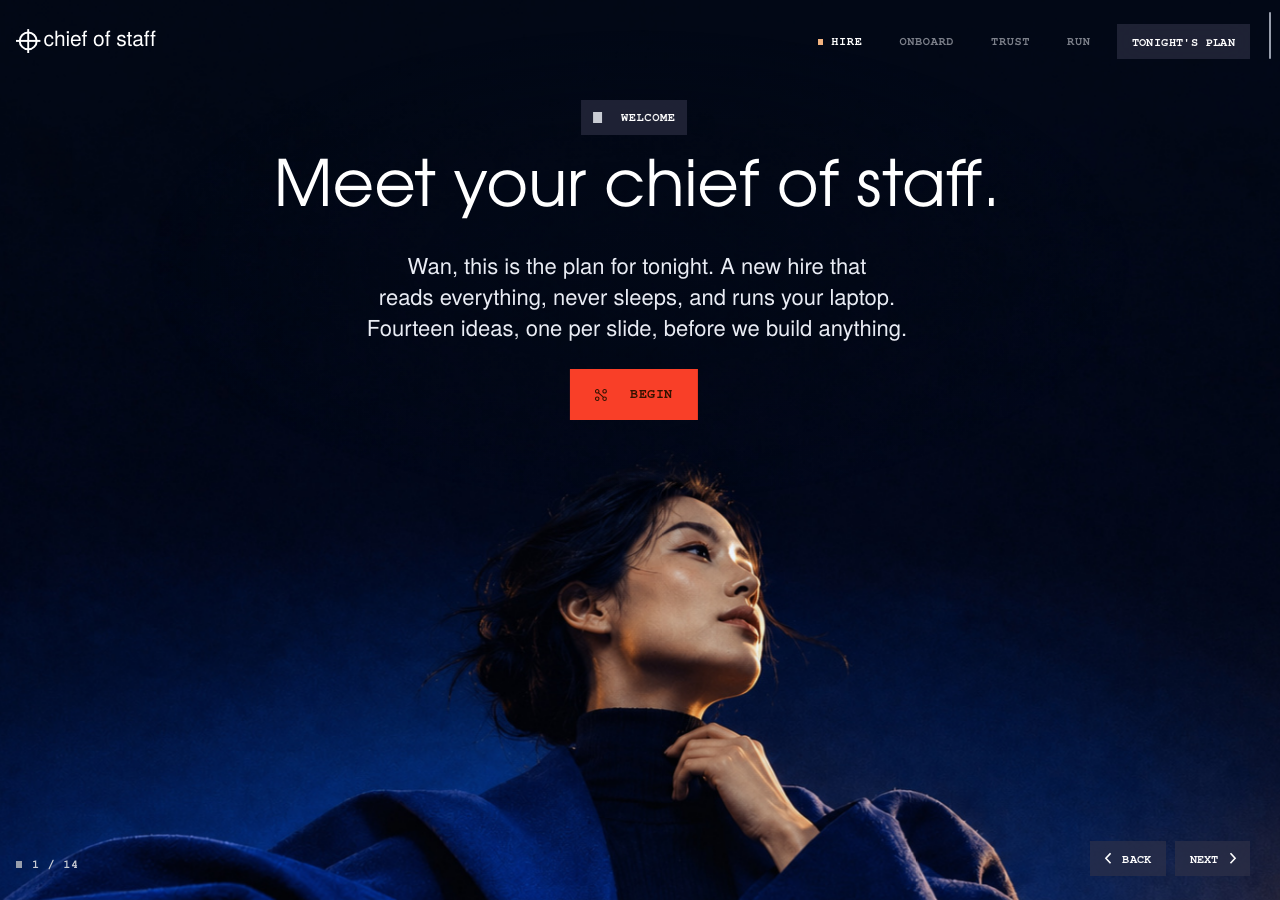
==== commit 806c7401: "Deck one: fix doubled name on the title slide Co-Authored-By: Claude Opus 5.5 <noreply@anthropic.com" ====
--- a/part-one/index.html
+++ b/part-one/index.html
@@ -95,7 +95,7 @@
   var slides = [
     { section: 'hire', theme: 'Welcome',
       one: 'Meet your', two: 'chief of staff.',
-      copy: 'Wan, this is the plan for Wan tonight. A new hire <br>that reads everything, never sleeps, and runs your laptop. <br>Fourteen ideas, one per slide, before we build anything.' },
+      copy: 'Wan, this is the plan for tonight. A new hire <br>that reads everything, never sleeps, and runs your laptop. <br>Fourteen ideas, one per slide, before we build anything.' },
     { section: 'hire', theme: 'Hire',
       one: 'A hire,', two: 'not a tool.',
       copy: 'Nobody builds a chief of staff. You hire one, then you <br>onboard it the way you’d onboard a brilliant person on <br>day one: who we are, what we do, how we like it done.' },
